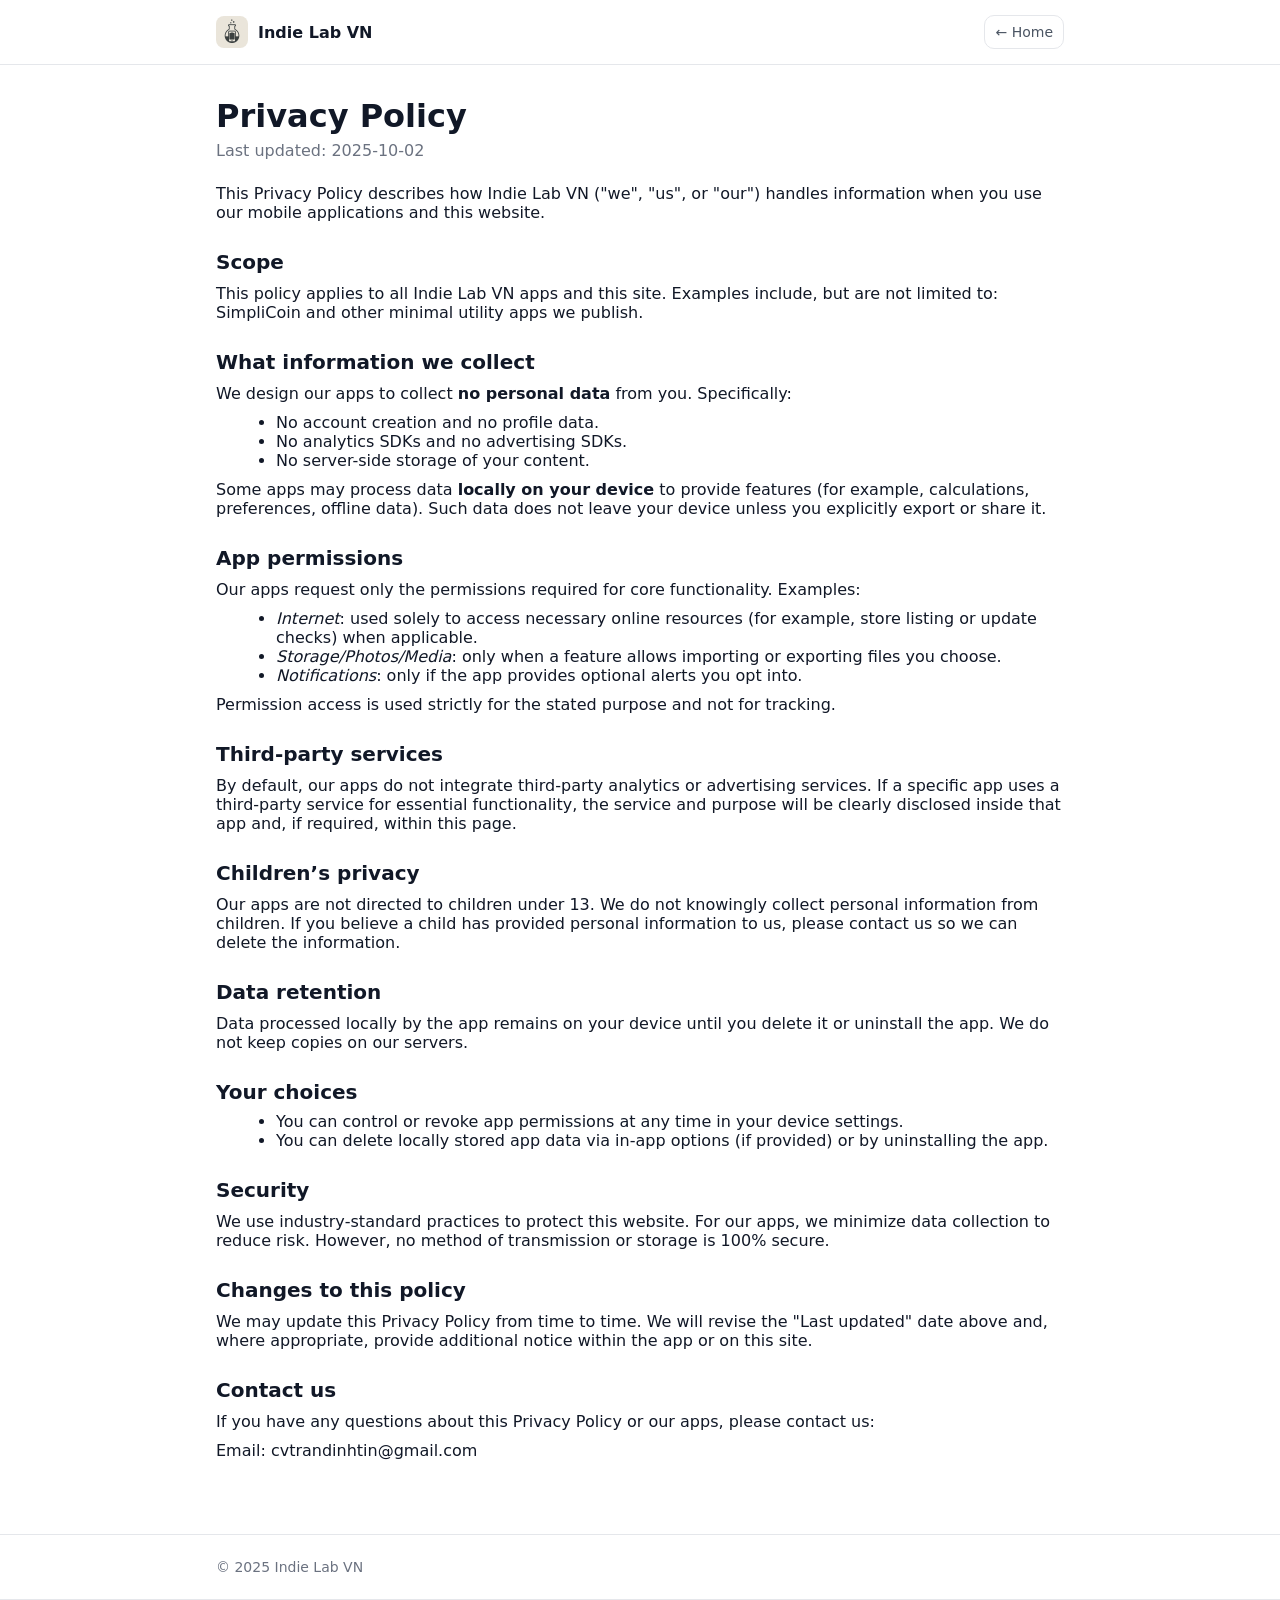
==== privacy/index.html @ 0fabdaf9 "first commit" ====
<!DOCTYPE html>
<html lang="en">
<head>
  <meta charset="UTF-8">
  <meta name="viewport" content="width=device-width, initial-scale=1">
  <title>Privacy Policy | Indie Lab VN</title>
  <meta name="description" content="Privacy Policy for Indie Lab VN mobile apps.">
  <style>
    :root{--fg:#111827;--muted:#6B7280;--border:#e5e7eb}
    *{box-sizing:border-box}
    body{margin:0;font-family:system-ui,-apple-system,Segoe UI,Roboto,Ubuntu,Cantarell,Noto Sans,Helvetica Neue,Arial;color:var(--fg);background:#fff}
    a{color:inherit;text-decoration:none}
    header,footer{border-bottom:1px solid var(--border)}
    .container{max-width:880px;margin:0 auto;padding:0 16px}
    .header-inner{display:flex;align-items:center;justify-content:space-between;height:64px}
    .brand{display:flex;align-items:center;gap:10px}
    .brand img{width:32px;height:32px;border-radius:8px}
    main{padding:32px 0}
    h1{font-size:32px;margin:0 0 6px}
    .sub{color:var(--muted);margin:0 0 24px}
    h2{font-size:20px;margin:28px 0 8px}
    p{margin:10px 0}
    ul{margin:8px 0 0 20px}
    .back{font-size:14px;color:#4B5563;border:1px solid var(--border);padding:8px 10px;border-radius:10px}
    .back:hover{background:#F9FAFB}
    footer{border-top:1px solid var(--border);padding:24px 0;margin-top:32px;color:#6B7280;font-size:14px}
  </style>
</head>
<body>
  <header>
    <div class="container header-inner">
      <a class="brand" href="../index.html">
        <img src="../images/icon.png" alt="Indie Lab VN">
        <strong>Indie Lab VN</strong>
      </a>
      <a class="back" href="../index.html">← Home</a>
    </div>
  </header>

  <main>
    <div class="container">
      <h1>Privacy Policy</h1>
      <p class="sub">Last updated: 2025-10-02</p>

      <p>This Privacy Policy describes how Indie Lab VN ("we", "us", or "our") handles information when you use our mobile applications and this website.</p>

      <h2>Scope</h2>
      <p>This policy applies to all Indie Lab VN apps and this site. Examples include, but are not limited to: SimpliCoin and other minimal utility apps we publish.</p>

      <h2>What information we collect</h2>
      <p>We design our apps to collect <strong>no personal data</strong> from you. Specifically:</p>
      <ul>
        <li>No account creation and no profile data.</li>
        <li>No analytics SDKs and no advertising SDKs.</li>
        <li>No server-side storage of your content.</li>
      </ul>
      <p>Some apps may process data <strong>locally on your device</strong> to provide features (for example, calculations, preferences, offline data). Such data does not leave your device unless you explicitly export or share it.</p>

      <h2>App permissions</h2>
      <p>Our apps request only the permissions required for core functionality. Examples:</p>
      <ul>
        <li><em>Internet</em>: used solely to access necessary online resources (for example, store listing or update checks) when applicable.</li>
        <li><em>Storage/Photos/Media</em>: only when a feature allows importing or exporting files you choose.</li>
        <li><em>Notifications</em>: only if the app provides optional alerts you opt into.</li>
      </ul>
      <p>Permission access is used strictly for the stated purpose and not for tracking.</p>

      <h2>Third‑party services</h2>
      <p>By default, our apps do not integrate third‑party analytics or advertising services. If a specific app uses a third‑party service for essential functionality, the service and purpose will be clearly disclosed inside that app and, if required, within this page.</p>

      <h2>Children’s privacy</h2>
      <p>Our apps are not directed to children under 13. We do not knowingly collect personal information from children. If you believe a child has provided personal information to us, please contact us so we can delete the information.</p>

      <h2>Data retention</h2>
      <p>Data processed locally by the app remains on your device until you delete it or uninstall the app. We do not keep copies on our servers.</p>

      <h2>Your choices</h2>
      <ul>
        <li>You can control or revoke app permissions at any time in your device settings.</li>
        <li>You can delete locally stored app data via in‑app options (if provided) or by uninstalling the app.</li>
      </ul>

      <h2>Security</h2>
      <p>We use industry‑standard practices to protect this website. For our apps, we minimize data collection to reduce risk. However, no method of transmission or storage is 100% secure.</p>

      <h2>Changes to this policy</h2>
      <p>We may update this Privacy Policy from time to time. We will revise the "Last updated" date above and, where appropriate, provide additional notice within the app or on this site.</p>

      <h2>Contact us</h2>
      <p>If you have any questions about this Privacy Policy or our apps, please contact us:</p>
      <p>Email: <a href="mailto:cvtrandinhtin@gmail.com">cvtrandinhtin@gmail.com</a></p>
    </div>
  </main>

  <footer>
    <div class="container">© 2025 Indie Lab VN</div>
  </footer>
</body>
</html>
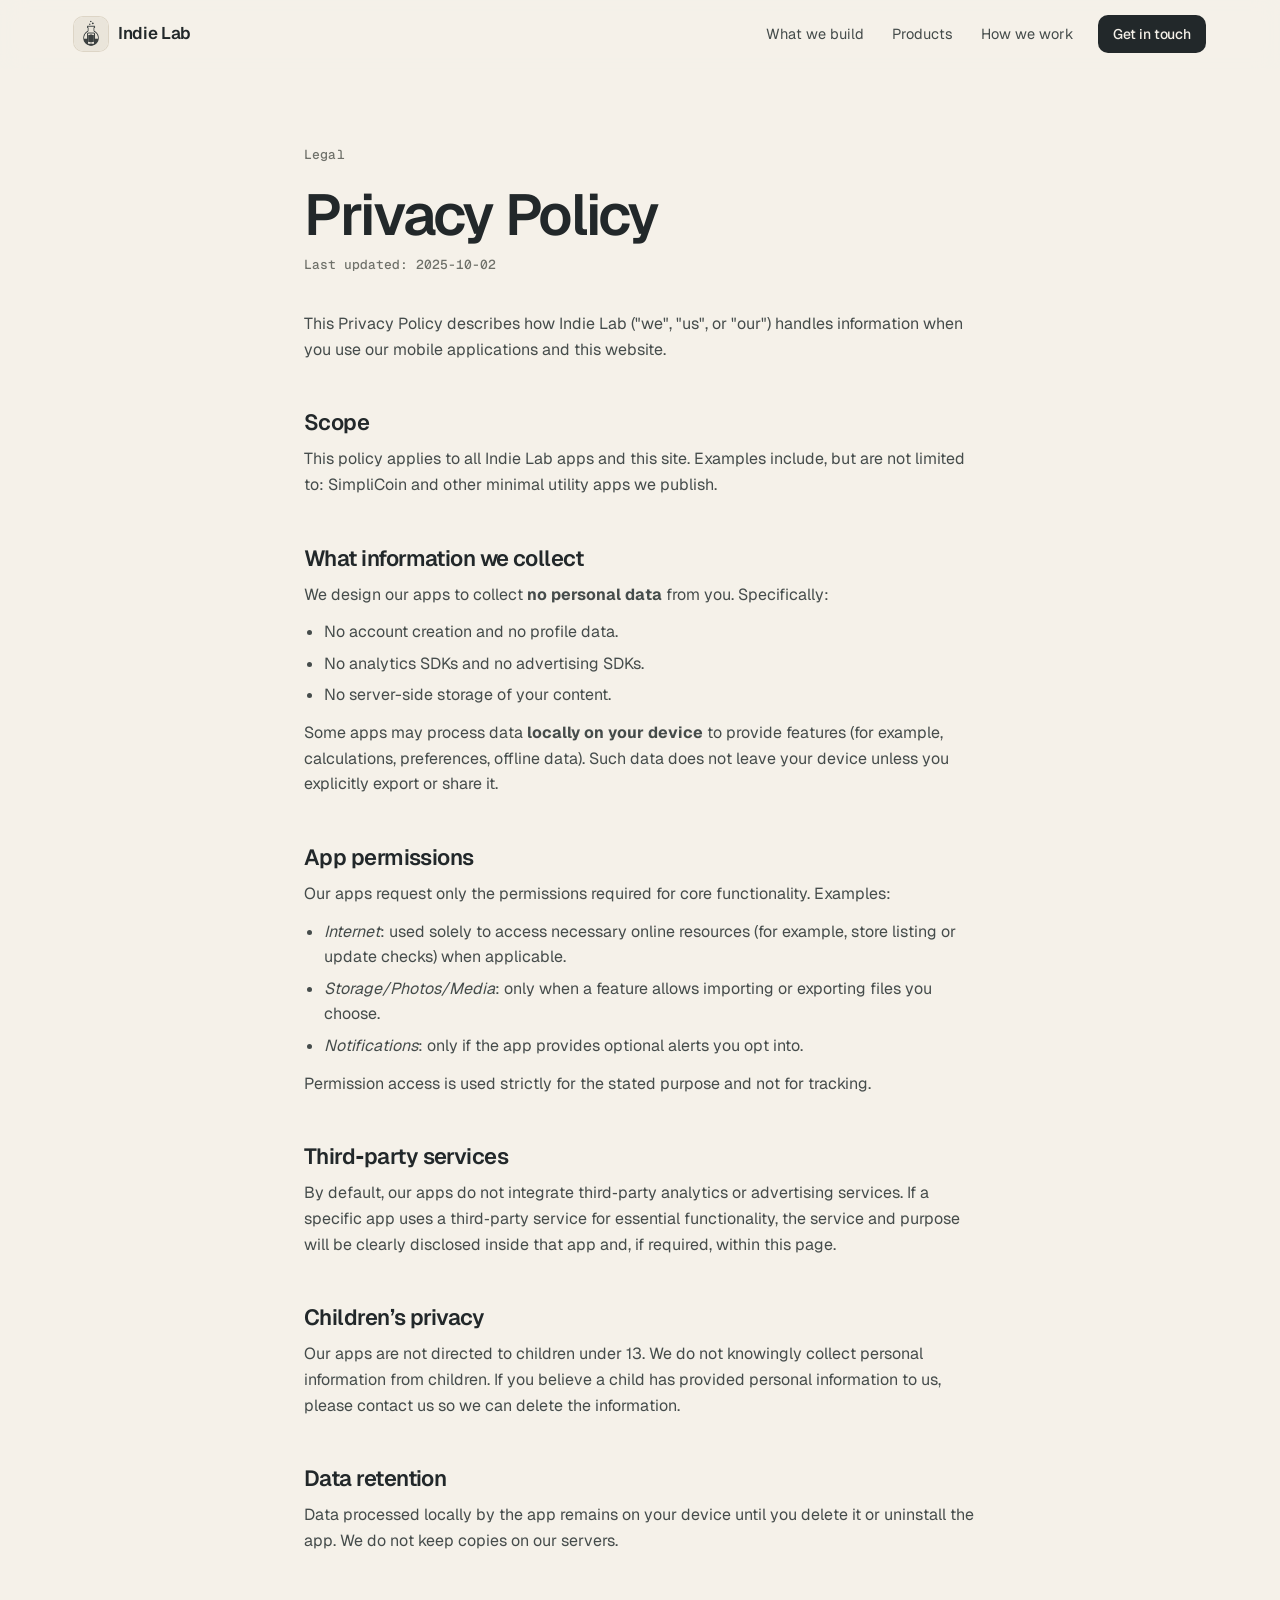
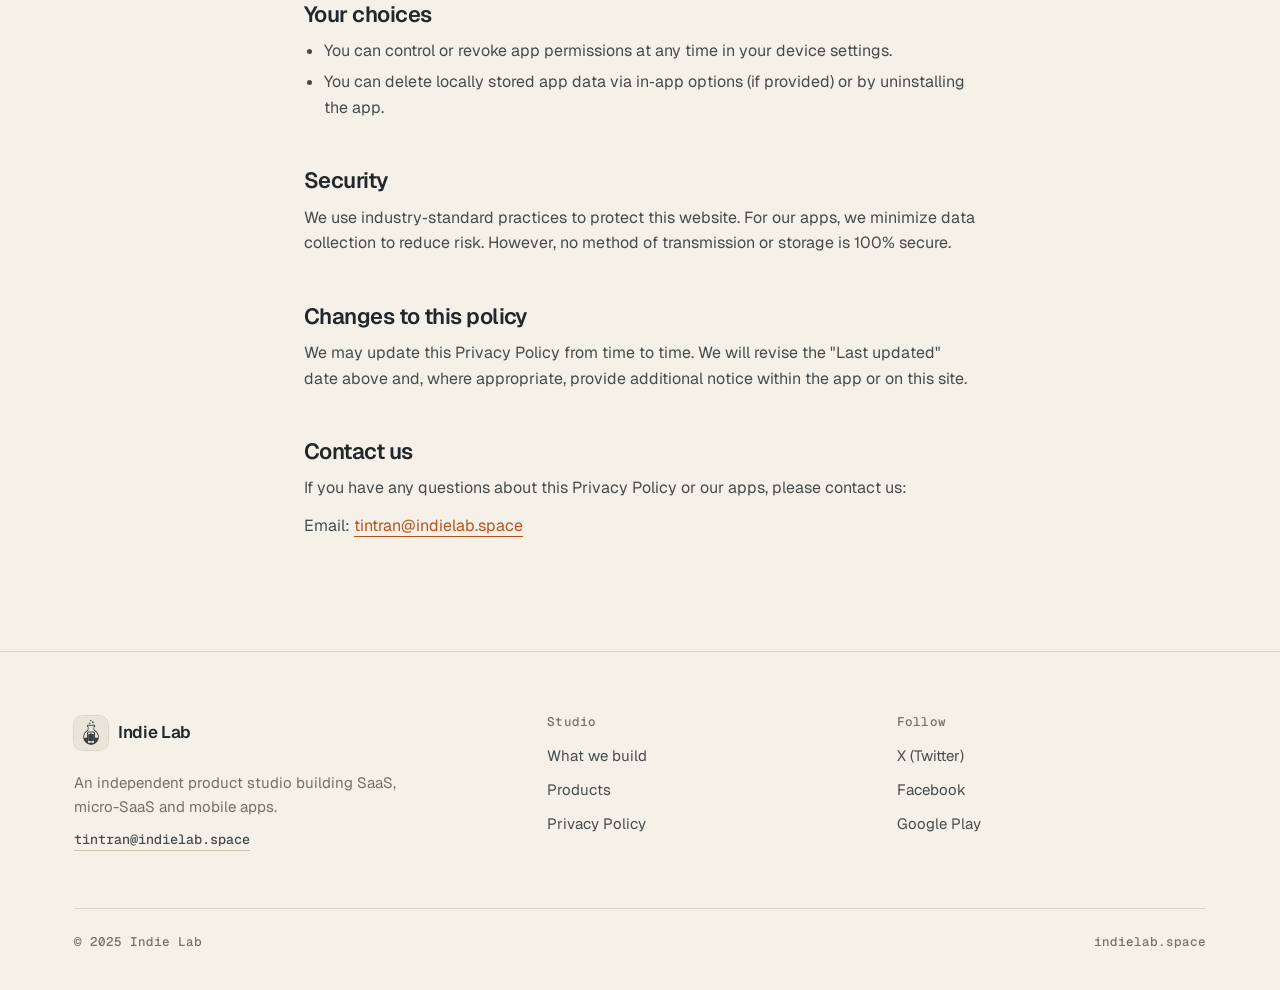
==== commit a24e0b20: "Move to indielab.space and redesign site as a product studio - Point CNAME to indielab.space and ren" ====
--- a/privacy/index.html
+++ b/privacy/index.html
@@ -3,49 +3,45 @@
 <head>
   <meta charset="UTF-8">
   <meta name="viewport" content="width=device-width, initial-scale=1">
-  <title>Privacy Policy | Indie Lab VN</title>
-  <meta name="description" content="Privacy Policy for Indie Lab VN mobile apps.">
-  <style>
-    :root{--fg:#111827;--muted:#6B7280;--border:#e5e7eb}
-    *{box-sizing:border-box}
-    body{margin:0;font-family:system-ui,-apple-system,Segoe UI,Roboto,Ubuntu,Cantarell,Noto Sans,Helvetica Neue,Arial;color:var(--fg);background:#fff}
-    a{color:inherit;text-decoration:none}
-    header,footer{border-bottom:1px solid var(--border)}
-    .container{max-width:880px;margin:0 auto;padding:0 16px}
-    .header-inner{display:flex;align-items:center;justify-content:space-between;height:64px}
-    .brand{display:flex;align-items:center;gap:10px}
-    .brand img{width:32px;height:32px;border-radius:8px}
-    main{padding:32px 0}
-    h1{font-size:32px;margin:0 0 6px}
-    .sub{color:var(--muted);margin:0 0 24px}
-    h2{font-size:20px;margin:28px 0 8px}
-    p{margin:10px 0}
-    ul{margin:8px 0 0 20px}
-    .back{font-size:14px;color:#4B5563;border:1px solid var(--border);padding:8px 10px;border-radius:10px}
-    .back:hover{background:#F9FAFB}
-    footer{border-top:1px solid var(--border);padding:24px 0;margin-top:32px;color:#6B7280;font-size:14px}
-  </style>
+  <title>Privacy Policy — Indie Lab</title>
+  <meta name="description" content="Privacy Policy for Indie Lab apps and this website.">
+  <link rel="canonical" href="https://indielab.space/privacy/">
+  <meta name="theme-color" content="#F5F1E9">
+  <link rel="icon" type="image/png" href="/images/icon.png">
+  <link rel="preconnect" href="https://fonts.googleapis.com">
+  <link rel="preconnect" href="https://fonts.gstatic.com" crossorigin>
+  <link href="https://fonts.googleapis.com/css2?family=Geist:wght@400;500;600;700&family=Geist+Mono:wght@400;500&family=Instrument+Serif:ital@0;1&display=swap" rel="stylesheet">
+  <link rel="stylesheet" href="/assets/site.css">
+  <script src="/assets/site.js" defer></script>
 </head>
 <body>
-  <header>
+  <a class="skip" href="#main">Skip to content</a>
+
+  <header class="site-header">
     <div class="container header-inner">
-      <a class="brand" href="../index.html">
-        <img src="../images/icon.png" alt="Indie Lab VN">
-        <strong>Indie Lab VN</strong>
+      <a class="brand" href="/" aria-label="Indie Lab home">
+        <img src="/images/icon.png" alt="" width="34" height="34">
+        <span>Indie Lab</span>
       </a>
-      <a class="back" href="../index.html">← Home</a>
+      <nav class="nav" aria-label="Primary">
+        <a href="/#build">What we build</a>
+        <a href="/#work">Products</a>
+        <a href="/#process">How we work</a>
+        <a class="btn btn-primary btn-sm" href="/#contact">Get in touch</a>
+      </nav>
     </div>
   </header>
 
-  <main>
-    <div class="container">
+  <main id="main" class="section-tight">
+    <div class="container prose">
+      <span class="eyebrow">Legal</span>
       <h1>Privacy Policy</h1>
       <p class="sub">Last updated: 2025-10-02</p>
 
-      <p>This Privacy Policy describes how Indie Lab VN ("we", "us", or "our") handles information when you use our mobile applications and this website.</p>
+      <p>This Privacy Policy describes how Indie Lab ("we", "us", or "our") handles information when you use our mobile applications and this website.</p>
 
       <h2>Scope</h2>
-      <p>This policy applies to all Indie Lab VN apps and this site. Examples include, but are not limited to: SimpliCoin and other minimal utility apps we publish.</p>
+      <p>This policy applies to all Indie Lab apps and this site. Examples include, but are not limited to: SimpliCoin and other minimal utility apps we publish.</p>
 
       <h2>What information we collect</h2>
       <p>We design our apps to collect <strong>no personal data</strong> from you. Specifically:</p>
@@ -88,13 +84,40 @@
 
       <h2>Contact us</h2>
       <p>If you have any questions about this Privacy Policy or our apps, please contact us:</p>
-      <p>Email: <a href="mailto:cvtrandinhtin@gmail.com">cvtrandinhtin@gmail.com</a></p>
+      <p>Email: <a href="mailto:tintran@indielab.space">tintran@indielab.space</a></p>
     </div>
   </main>
 
-  <footer>
-    <div class="container">© 2025 Indie Lab VN</div>
+  <footer class="site-footer">
+    <div class="container">
+      <div class="footer-grid">
+        <div>
+          <a class="brand" href="/"><img src="/images/icon.png" alt="" width="34" height="34"><span>Indie Lab</span></a>
+          <p>An independent product studio building SaaS, micro-SaaS and mobile apps.</p>
+          <a class="footer-mail" href="mailto:tintran@indielab.space">tintran@indielab.space</a>
+        </div>
+        <div>
+          <h4>Studio</h4>
+          <ul>
+            <li><a href="/#build">What we build</a></li>
+            <li><a href="/#work">Products</a></li>
+            <li><a href="/privacy/">Privacy Policy</a></li>
+          </ul>
+        </div>
+        <div>
+          <h4>Follow</h4>
+          <ul>
+            <li><a href="https://x.com/dinhtintr03" target="_blank" rel="noopener">X (Twitter)</a></li>
+            <li><a href="https://www.facebook.com/profile.php?id=61581807384739" target="_blank" rel="noopener">Facebook</a></li>
+            <li><a href="https://play.google.com/store/apps/dev" target="_blank" rel="noopener">Google Play</a></li>
+          </ul>
+        </div>
+      </div>
+      <div class="footer-bottom">
+        <span>© 2025 Indie Lab</span>
+        <span>indielab.space</span>
+      </div>
+    </div>
   </footer>
 </body>
 </html>
-
--- a/assets/site.css
+++ b/assets/site.css
@@ -0,0 +1,305 @@
+/* Indie Lab — shared styles */
+:root {
+  --paper: #F5F1E9;
+  --paper-2: #ECE6DA;
+  --paper-3: #E3DCCD;
+  --surface: #FBF9F4;
+  --ink: #22282A;
+  --ink-2: #454C4B;
+  --muted: #6F716A;
+  --line: #DDD5C6;
+  --line-strong: #CBC1AF;
+  --accent: #B9521F;
+  --accent-hover: #A2461A;
+  --accent-soft: #F1DCCB;
+  --ok: #3F7A4F;
+  --shadow: 0 1px 2px rgba(60, 45, 25, .06), 0 12px 32px -12px rgba(60, 45, 25, .18);
+  --shadow-lg: 0 2px 4px rgba(60, 45, 25, .05), 0 30px 60px -20px rgba(60, 45, 25, .28);
+  --r-sm: 8px;
+  --r-md: 14px;
+  --r-lg: 22px;
+  --sans: "Geist", ui-sans-serif, system-ui, -apple-system, "Segoe UI", Roboto, sans-serif;
+  --mono: "Geist Mono", ui-monospace, SFMono-Regular, Menlo, monospace;
+  --serif: "Instrument Serif", Georgia, serif;
+  --container: 1180px;
+}
+
+*, *::before, *::after { box-sizing: border-box; }
+html { scroll-behavior: smooth; -webkit-text-size-adjust: 100%; }
+body {
+  margin: 0;
+  font-family: var(--sans);
+  font-size: 16px;
+  line-height: 1.6;
+  color: var(--ink);
+  background: var(--paper);
+  -webkit-font-smoothing: antialiased;
+  text-rendering: optimizeLegibility;
+}
+img { max-width: 100%; display: block; }
+a { color: inherit; text-decoration: none; }
+h1, h2, h3, h4 { margin: 0; line-height: 1.1; letter-spacing: -0.025em; font-weight: 600; text-wrap: balance; }
+p { margin: 0; text-wrap: pretty; }
+em.serif, .serif { font-family: var(--serif); font-style: italic; font-weight: 400; letter-spacing: -0.01em; }
+:focus-visible { outline: 2px solid var(--accent); outline-offset: 3px; border-radius: 4px; }
+::selection { background: var(--accent-soft); }
+
+.container { width: 100%; max-width: var(--container); margin: 0 auto; padding: 0 24px; }
+@media (max-width: 640px) { .container { padding: 0 16px; } }
+
+.skip { position: absolute; left: 16px; top: -48px; z-index: 50; background: var(--ink); color: var(--paper); padding: 8px 14px; border-radius: var(--r-sm); transition: top .2s; }
+.skip:focus { top: 12px; }
+
+/* ---------- Header ---------- */
+.site-header {
+  position: sticky; top: 0; z-index: 20;
+  background: color-mix(in srgb, var(--paper) 82%, transparent);
+  backdrop-filter: saturate(1.4) blur(12px);
+  -webkit-backdrop-filter: saturate(1.4) blur(12px);
+  border-bottom: 1px solid transparent;
+  transition: border-color .25s ease;
+}
+.site-header.is-scrolled { border-bottom-color: var(--line); }
+.header-inner { display: flex; align-items: center; justify-content: space-between; height: 68px; gap: 16px; }
+.brand { display: inline-flex; align-items: center; gap: 10px; font-weight: 600; letter-spacing: -0.02em; font-size: 17px; }
+.brand img { width: 34px; height: 34px; border-radius: 9px; box-shadow: 0 0 0 1px var(--line); }
+.nav { display: flex; align-items: center; gap: 4px; }
+.nav a:not(.btn) { padding: 8px 12px; border-radius: var(--r-sm); font-size: 14.5px; color: var(--ink-2); transition: color .2s, background-color .2s; }
+.nav a:not(.btn):hover { color: var(--ink); background: var(--paper-2); }
+.nav a[aria-current="page"] { color: var(--ink); }
+.nav .btn { margin-left: 8px; }
+@media (max-width: 760px) { .nav a:not(.btn) { display: none; } }
+
+/* ---------- Buttons ---------- */
+.btn {
+  display: inline-flex; align-items: center; justify-content: center; gap: 8px;
+  height: 44px; padding: 0 18px; border-radius: 10px;
+  font: 500 15px/1 var(--sans); letter-spacing: -0.01em;
+  border: 1px solid transparent; cursor: pointer;
+  transition: background-color .2s, border-color .2s, color .2s, transform .15s ease;
+}
+.btn:active { transform: translateY(1px) scale(.985); }
+.btn-primary { background: var(--ink); color: var(--paper); }
+.btn-primary:hover { background: #0F1314; }
+.btn-accent { background: var(--accent); color: #fff; }
+.btn-accent:hover { background: var(--accent-hover); }
+.btn-ghost { border-color: var(--line-strong); color: var(--ink); background: transparent; }
+.btn-ghost:hover { background: var(--paper-2); border-color: var(--ink-2); }
+.btn-sm { height: 38px; padding: 0 14px; font-size: 14px; }
+.btn[aria-disabled="true"] { background: var(--paper-3); color: var(--muted); cursor: not-allowed; }
+.btn .arrow { transition: transform .2s ease; }
+.btn:hover .arrow, .link-arrow:hover .arrow { transform: translateX(3px); }
+.link-arrow { display: inline-flex; align-items: center; gap: 6px; font-weight: 500; border-bottom: 1px solid var(--line-strong); padding-bottom: 2px; transition: border-color .2s; }
+.link-arrow:hover { border-color: var(--ink); }
+.link-arrow .arrow { display: inline-block; transition: transform .2s ease; }
+
+/* ---------- Labels ---------- */
+.eyebrow { display: inline-flex; align-items: center; gap: 10px; font: 500 13px/1 var(--mono); color: var(--muted); letter-spacing: 0.01em; }
+.eyebrow .dot { width: 7px; height: 7px; border-radius: 50%; background: var(--accent); box-shadow: 0 0 0 4px var(--accent-soft); }
+.tag { display: inline-flex; align-items: center; gap: 6px; padding: 4px 9px; border-radius: 6px; font: 500 12px/1.4 var(--mono); color: var(--ink-2); background: var(--paper-2); border: 1px solid var(--line); }
+.status { display: inline-flex; align-items: center; gap: 7px; font: 500 12.5px/1 var(--mono); color: var(--ink-2); }
+.status::before { content: ""; width: 7px; height: 7px; border-radius: 50%; background: var(--muted); }
+.status.live::before { background: var(--ok); box-shadow: 0 0 0 3px rgba(63, 122, 79, .18); }
+.status.soon::before { background: var(--accent); }
+
+/* ---------- Sections ---------- */
+.section { padding: 112px 0; }
+.section-tight { padding: 72px 0; }
+.section-head { display: grid; grid-template-columns: 1fr; gap: 16px; margin-bottom: 56px; max-width: 720px; }
+.section-head h2 { font-size: clamp(2rem, 4.2vw, 3.1rem); }
+.section-head p { color: var(--muted); font-size: 18px; max-width: 60ch; }
+.divider { border: 0; border-top: 1px solid var(--line); margin: 0; }
+@media (max-width: 640px) { .section { padding: 80px 0; } .section-head { margin-bottom: 40px; } }
+
+/* ---------- Hero ---------- */
+.hero { position: relative; padding: 72px 0 104px; overflow: hidden; }
+.hero::before {
+  content: ""; position: absolute; inset: 0; z-index: -1; pointer-events: none;
+  background-image:
+    linear-gradient(to right, rgba(34, 40, 42, .06) 1px, transparent 1px),
+    linear-gradient(to bottom, rgba(34, 40, 42, .06) 1px, transparent 1px);
+  background-size: 48px 48px;
+  -webkit-mask-image: radial-gradient(ellipse 70% 65% at 70% 40%, #000 20%, transparent 75%);
+  mask-image: radial-gradient(ellipse 70% 65% at 70% 40%, #000 20%, transparent 75%);
+}
+.hero-grid { display: grid; grid-template-columns: 1.05fr 1fr; gap: 56px; align-items: center; }
+.hero h1 { font-size: clamp(2.7rem, 6.2vw, 5.1rem); line-height: 1.02; letter-spacing: -0.045em; margin: 22px 0 24px; }
+.hero h1 .serif { font-size: 1.08em; letter-spacing: -0.02em; }
+.hero .lede { font-size: clamp(1.05rem, 1.6vw, 1.22rem); color: var(--ink-2); max-width: 52ch; }
+.hero-actions { display: flex; flex-wrap: wrap; gap: 12px; margin-top: 36px; }
+.hero-meta { display: flex; flex-wrap: wrap; gap: 8px; margin-top: 40px; }
+@media (max-width: 960px) { .hero-grid { grid-template-columns: 1fr; gap: 64px; } .hero { padding-top: 48px; } }
+
+/* Hero collage */
+.collage { position: relative; aspect-ratio: 1 / .86; }
+.window {
+  position: absolute; left: 0; top: 6%; width: 88%;
+  background: var(--surface); border-radius: var(--r-md); overflow: hidden;
+  box-shadow: var(--shadow-lg); border: 1px solid var(--line);
+}
+.window-bar { display: flex; align-items: center; gap: 6px; height: 30px; padding: 0 12px; background: var(--paper-2); border-bottom: 1px solid var(--line); }
+.window-bar span { width: 9px; height: 9px; border-radius: 50%; background: var(--line-strong); }
+.window-bar small { margin-left: 10px; font: 500 11px/1 var(--mono); color: var(--muted); }
+.window img { width: 100%; aspect-ratio: 16 / 10; object-fit: cover; object-position: top; }
+.phone {
+  position: absolute; right: 0; bottom: 0; width: 34%;
+  border-radius: 26px; padding: 7px; background: #17191B;
+  box-shadow: var(--shadow-lg); transform: rotate(3deg);
+}
+.phone img { border-radius: 20px; aspect-ratio: 9 / 18.5; object-fit: cover; object-position: top; }
+.chip {
+  position: absolute; left: 6%; bottom: 4%;
+  display: flex; align-items: center; gap: 12px; padding: 10px 16px 10px 10px;
+  background: var(--surface); border: 1px solid var(--line); border-radius: 14px; box-shadow: var(--shadow);
+}
+.chip img { width: 40px; height: 40px; border-radius: 10px; }
+.chip strong { display: block; font-size: 14px; letter-spacing: -0.01em; }
+.chip .status { font-size: 11.5px; }
+
+/* ---------- Disciplines ---------- */
+.disciplines { border-top: 1px solid var(--line); }
+.discipline {
+  display: grid; grid-template-columns: 80px minmax(0, 1.1fr) minmax(0, 1.4fr); gap: 32px;
+  padding: 36px 0; border-bottom: 1px solid var(--line); align-items: start;
+  transition: background-color .3s ease;
+}
+.discipline .num { font: 500 14px/1.9 var(--mono); color: var(--muted); }
+.discipline h3 { font-size: clamp(1.5rem, 2.6vw, 2.1rem); }
+.discipline h3 .serif { color: var(--accent); }
+.discipline p { color: var(--ink-2); max-width: 54ch; }
+.discipline .tags { display: flex; flex-wrap: wrap; gap: 6px; margin-top: 18px; }
+@media (max-width: 760px) { .discipline { grid-template-columns: 1fr; gap: 12px; padding: 28px 0; } }
+
+/* ---------- Work ---------- */
+.feature-card {
+  display: grid; grid-template-columns: minmax(0, .9fr) minmax(0, 1.25fr); gap: 0;
+  background: var(--surface); border: 1px solid var(--line); border-radius: var(--r-lg); overflow: hidden;
+  box-shadow: var(--shadow); transition: transform .35s cubic-bezier(.2, .8, .2, 1), box-shadow .35s ease;
+}
+.feature-card:hover { transform: translateY(-3px); box-shadow: var(--shadow-lg); }
+.feature-body { padding: 44px; display: flex; flex-direction: column; gap: 18px; }
+.feature-body h3 { font-size: clamp(1.7rem, 3vw, 2.4rem); }
+.feature-body p { color: var(--ink-2); }
+.feature-body .app-id { display: flex; align-items: center; gap: 14px; }
+.feature-body .app-id img { width: 56px; height: 56px; border-radius: 14px; }
+.feature-body .actions { margin-top: auto; padding-top: 12px; display: flex; flex-wrap: wrap; gap: 18px; align-items: center; }
+.feature-media { background: var(--paper-2); padding: 40px 0 0 40px; display: flex; align-items: flex-end; }
+.feature-media img { border-radius: 12px 0 0 0; border: 1px solid var(--line); border-right: 0; border-bottom: 0; box-shadow: var(--shadow); width: 100%; aspect-ratio: 16 / 10.5; object-fit: cover; object-position: top left; }
+@media (max-width: 900px) { .feature-card { grid-template-columns: 1fr; } .feature-body { padding: 32px 24px; } .feature-media { padding: 24px 0 0 24px; } }
+
+.work-grid { display: grid; grid-template-columns: 1fr 1fr; gap: 20px; margin-top: 20px; }
+.work-card {
+  display: flex; gap: 20px; padding: 28px; border-radius: var(--r-lg);
+  background: var(--surface); border: 1px solid var(--line); transition: border-color .25s, transform .3s ease;
+}
+a.work-card:hover { border-color: var(--line-strong); transform: translateY(-2px); }
+.work-card img { width: 64px; height: 64px; border-radius: 16px; flex: none; box-shadow: 0 0 0 1px var(--line); }
+.work-card h3 { font-size: 20px; margin: 6px 0 8px; }
+.work-card p { color: var(--muted); font-size: 15px; }
+.work-card.placeholder { background: transparent; border-style: dashed; border-color: var(--line-strong); }
+.work-card .flask { width: 64px; height: 64px; border-radius: 16px; flex: none; display: grid; place-items: center; background: var(--paper-2); color: var(--ink-2); }
+@media (max-width: 760px) { .work-grid { grid-template-columns: 1fr; } .work-card { padding: 22px; } }
+
+/* ---------- Process ---------- */
+.process-wrap { display: grid; grid-template-columns: minmax(0, .8fr) minmax(0, 1.2fr); gap: 64px; align-items: start; }
+.process-wrap .section-head { position: sticky; top: 108px; margin-bottom: 0; }
+.steps { list-style: none; margin: 0; padding: 0; counter-reset: step; }
+.steps li { position: relative; padding: 0 0 40px 64px; counter-increment: step; }
+.steps li::before {
+  content: counter(step, decimal-leading-zero); position: absolute; left: 0; top: 0;
+  width: 40px; height: 40px; display: grid; place-items: center; border-radius: 10px;
+  font: 500 13px/1 var(--mono); background: var(--surface); border: 1px solid var(--line);
+}
+.steps li::after { content: ""; position: absolute; left: 20px; top: 48px; bottom: 8px; width: 1px; background: var(--line); }
+.steps li:last-child { padding-bottom: 0; }
+.steps li:last-child::after { display: none; }
+.steps h3 { font-size: 21px; margin: 8px 0 8px; }
+.steps p { color: var(--ink-2); max-width: 56ch; }
+@media (max-width: 900px) { .process-wrap { grid-template-columns: 1fr; gap: 40px; } .process-wrap .section-head { position: static; } }
+
+/* ---------- CTA ---------- */
+.cta {
+  position: relative; overflow: hidden; border-radius: 28px; padding: 72px 56px;
+  background: var(--ink); color: var(--paper);
+  display: grid; grid-template-columns: minmax(0, 1.4fr) auto; gap: 40px; align-items: end;
+}
+.cta::after {
+  content: ""; position: absolute; right: -120px; top: -160px; width: 420px; height: 420px; border-radius: 50%;
+  background: radial-gradient(circle, rgba(185, 82, 31, .45), transparent 65%); pointer-events: none;
+}
+.cta h2 { font-size: clamp(2rem, 4.4vw, 3.4rem); letter-spacing: -0.04em; }
+.cta p { color: #B9BCB5; margin-top: 16px; max-width: 52ch; font-size: 17px; }
+.cta .eyebrow { color: #9DA19A; margin-bottom: 20px; }
+.cta .btn-light { background: var(--paper); color: var(--ink); position: relative; z-index: 1; }
+.cta .btn-light:hover { background: #fff; }
+.cta-mail { display: block; margin-top: 14px; font: 500 13px/1 var(--mono); color: #9DA19A; text-align: right; position: relative; z-index: 1; }
+@media (max-width: 760px) { .cta { grid-template-columns: 1fr; padding: 48px 24px; border-radius: 22px; } .cta-mail { text-align: left; } }
+
+/* ---------- Footer ---------- */
+.site-footer { padding: 64px 0 40px; margin-top: 40px; border-top: 1px solid var(--line); }
+.footer-grid { display: grid; grid-template-columns: 1.4fr 1fr 1fr; gap: 40px; }
+.footer-grid p { color: var(--muted); font-size: 15px; margin-top: 14px; max-width: 34ch; }
+.footer-grid h4 { font: 500 12.5px/1 var(--mono); color: var(--muted); letter-spacing: 0.02em; margin-bottom: 16px; }
+.footer-grid ul { list-style: none; margin: 0; padding: 0; display: grid; gap: 10px; font-size: 15px; }
+.footer-grid ul a { color: var(--ink-2); transition: color .2s; }
+.footer-grid ul a:hover { color: var(--ink); }
+.footer-bottom { display: flex; justify-content: space-between; flex-wrap: wrap; gap: 12px; margin-top: 56px; padding-top: 24px; border-top: 1px solid var(--line); font: 500 12.5px/1.4 var(--mono); color: var(--muted); }
+@media (max-width: 760px) { .footer-grid { grid-template-columns: 1fr 1fr; } .footer-grid > div:first-child { grid-column: 1 / -1; } }
+
+/* ---------- Product pages ---------- */
+.crumbs { display: flex; gap: 8px; align-items: center; font: 500 13px/1 var(--mono); color: var(--muted); }
+.crumbs a:hover { color: var(--ink); }
+.product-hero { padding: 56px 0 80px; }
+.product-head { display: grid; grid-template-columns: auto minmax(0, 1fr); gap: 32px; align-items: center; margin-top: 40px; }
+.product-head .app-icon { width: 112px; height: 112px; border-radius: 26px; box-shadow: 0 0 0 1px var(--line), var(--shadow); }
+.product-head h1 { font-size: clamp(2.3rem, 5vw, 3.9rem); letter-spacing: -0.04em; margin: 10px 0 12px; }
+.product-head .lede { color: var(--ink-2); font-size: 19px; max-width: 56ch; }
+.product-actions { display: flex; flex-wrap: wrap; gap: 12px; align-items: center; margin-top: 32px; }
+@media (max-width: 640px) { .product-head { grid-template-columns: 1fr; gap: 20px; } .product-head .app-icon { width: 84px; height: 84px; border-radius: 20px; } }
+
+.notice { display: flex; gap: 12px; align-items: flex-start; margin-top: 28px; padding: 16px 18px; border-radius: var(--r-md); background: var(--paper-2); border: 1px solid var(--line); color: var(--ink-2); font-size: 15px; max-width: 640px; }
+
+.facts { display: grid; grid-template-columns: repeat(4, minmax(0, 1fr)); border-top: 1px solid var(--line); border-bottom: 1px solid var(--line); }
+.facts div { padding: 22px 24px 22px 0; }
+.facts div + div { padding-left: 24px; border-left: 1px solid var(--line); }
+.facts dt { font: 500 12px/1 var(--mono); color: var(--muted); margin-bottom: 8px; }
+.facts dd { margin: 0; font-weight: 500; }
+@media (max-width: 760px) { .facts { grid-template-columns: 1fr 1fr; } .facts div:nth-child(3) { border-left: 0; padding-left: 0; } .facts div:nth-child(n+3) { border-top: 1px solid var(--line); } }
+
+.features { display: grid; grid-template-columns: repeat(2, minmax(0, 1fr)); gap: 0; border-top: 1px solid var(--line); }
+.features article { padding: 32px 32px 32px 0; border-bottom: 1px solid var(--line); }
+.features article:nth-child(even) { padding-left: 32px; padding-right: 0; border-left: 1px solid var(--line); }
+.features h3 { font-size: 20px; margin-bottom: 8px; display: flex; align-items: center; gap: 10px; }
+.features h3 .k { font: 500 12px/1 var(--mono); color: var(--accent); }
+.features p { color: var(--ink-2); max-width: 48ch; }
+@media (max-width: 760px) { .features { grid-template-columns: 1fr; } .features article, .features article:nth-child(even) { padding: 24px 0; border-left: 0; } }
+
+.shots-wide { display: grid; grid-template-columns: repeat(2, minmax(0, 1fr)); gap: 20px; }
+.shots-wide figure { margin: 0; border-radius: var(--r-md); overflow: hidden; border: 1px solid var(--line); background: var(--surface); box-shadow: var(--shadow); }
+.shots-wide figure:first-child { grid-column: 1 / -1; }
+.shots-wide img { width: 100%; height: auto; }
+.shots-phone { display: flex; gap: 20px; overflow-x: auto; padding: 4px 4px 20px; scroll-snap-type: x mandatory; }
+.shots-phone img { height: 520px; width: auto; border-radius: 22px; border: 6px solid #17191B; scroll-snap-align: start; box-shadow: var(--shadow); }
+@media (max-width: 760px) { .shots-wide { grid-template-columns: 1fr; } .shots-phone img { height: 420px; } }
+
+/* ---------- Prose (privacy) ---------- */
+.prose { max-width: 720px; }
+.prose h1 { font-size: clamp(2.3rem, 5vw, 3.6rem); letter-spacing: -0.04em; margin: 16px 0 12px; }
+.prose .sub { font: 500 13px/1 var(--mono); color: var(--muted); margin-bottom: 40px; }
+.prose h2 { font-size: 22px; margin: 48px 0 12px; }
+.prose p, .prose li { color: var(--ink-2); }
+.prose p + p { margin-top: 12px; }
+.prose ul { margin: 12px 0; padding-left: 20px; display: grid; gap: 6px; }
+.prose a { color: var(--accent); border-bottom: 1px solid currentColor; }
+
+/* ---------- Reveal ---------- */
+/* uses `translate` so it never fights hover `transform`s on the same element */
+.js .reveal { opacity: 0; translate: 0 16px; }
+.js .reveal.is-in { opacity: 1; translate: none; transition: opacity .7s cubic-bezier(.2, .8, .2, 1) var(--d, 0s), translate .7s cubic-bezier(.2, .8, .2, 1) var(--d, 0s), transform .35s cubic-bezier(.2, .8, .2, 1), box-shadow .35s ease, border-color .25s; }
+@media (prefers-reduced-motion: reduce) {
+  html { scroll-behavior: auto; }
+  .js .reveal { opacity: 1; translate: none; }
+  *, *::before, *::after { transition-duration: 0s !important; }
+}
+.footer-mail { display: inline-block; margin-top: 14px; font: 500 13.5px/1 var(--mono); color: var(--ink-2); border-bottom: 1px solid var(--line-strong); padding-bottom: 3px; transition: color .2s, border-color .2s; }
+.footer-mail:hover { color: var(--accent); border-color: currentColor; }
